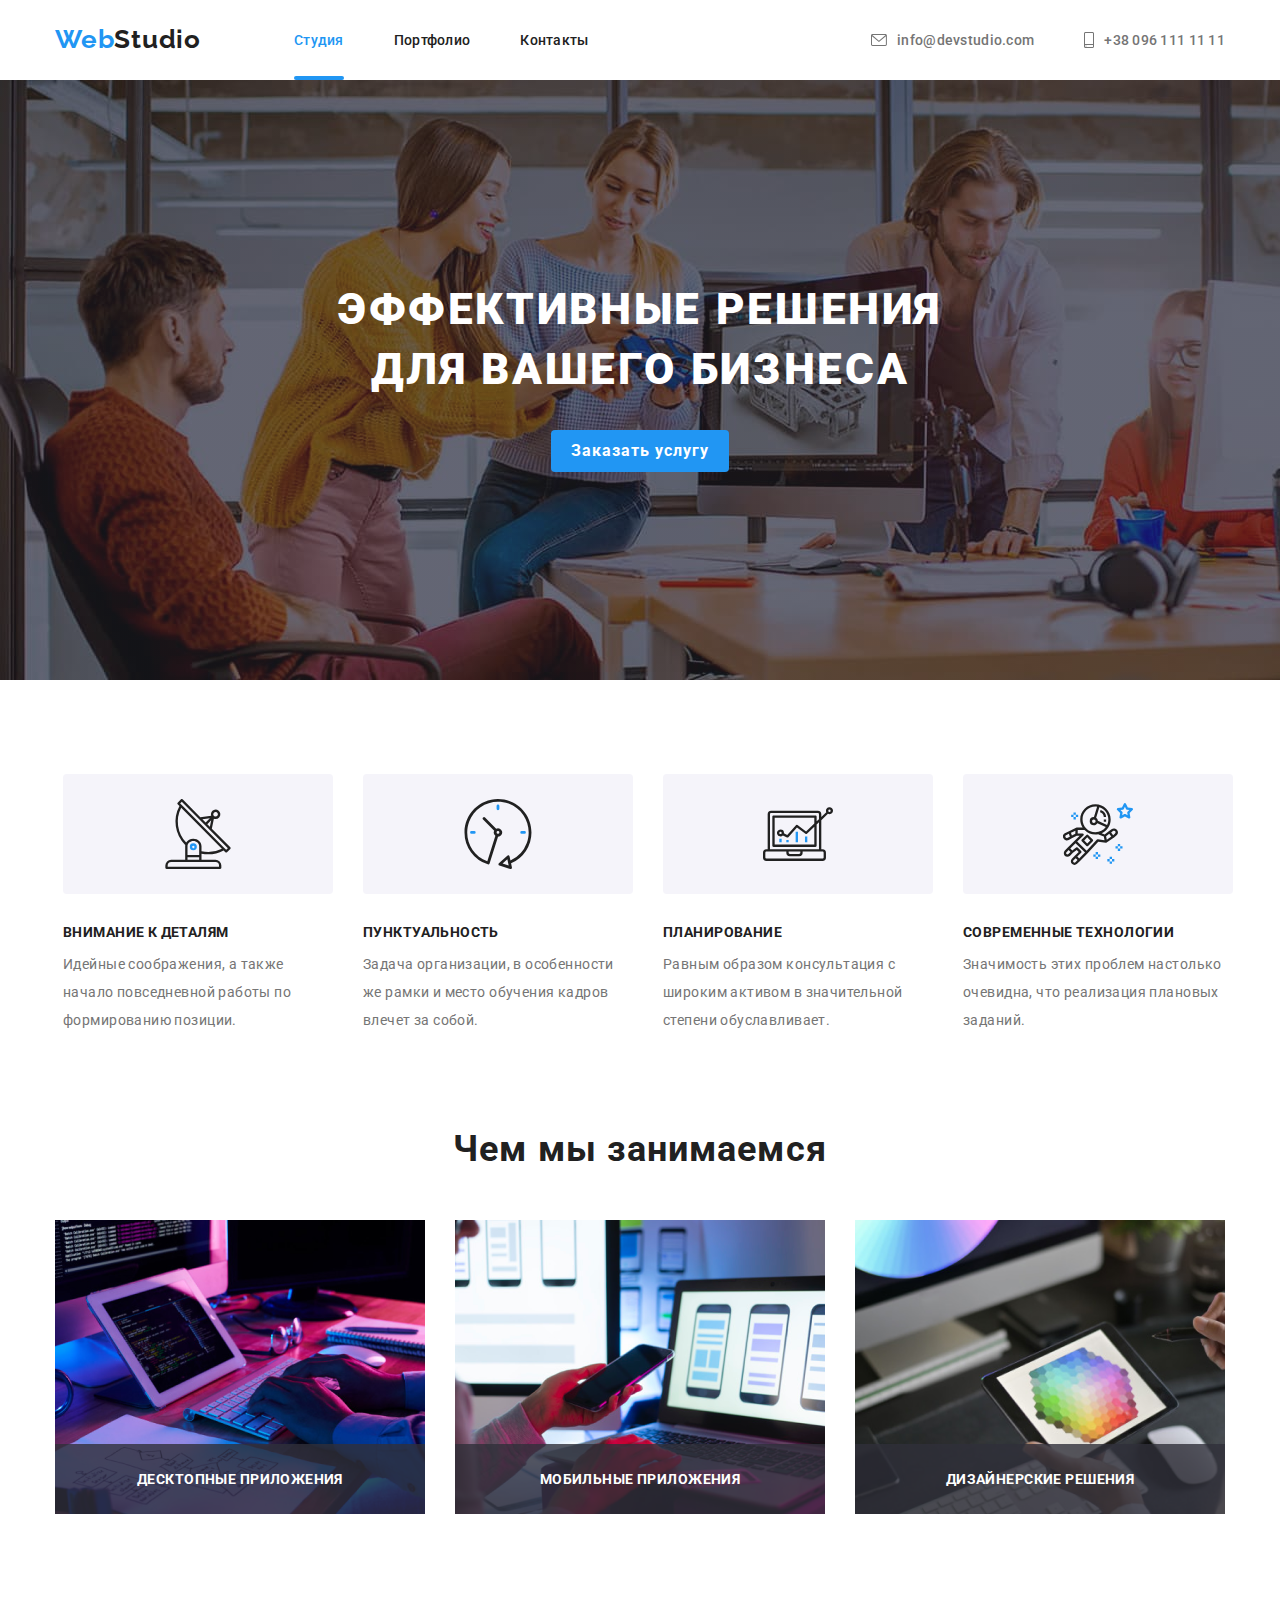
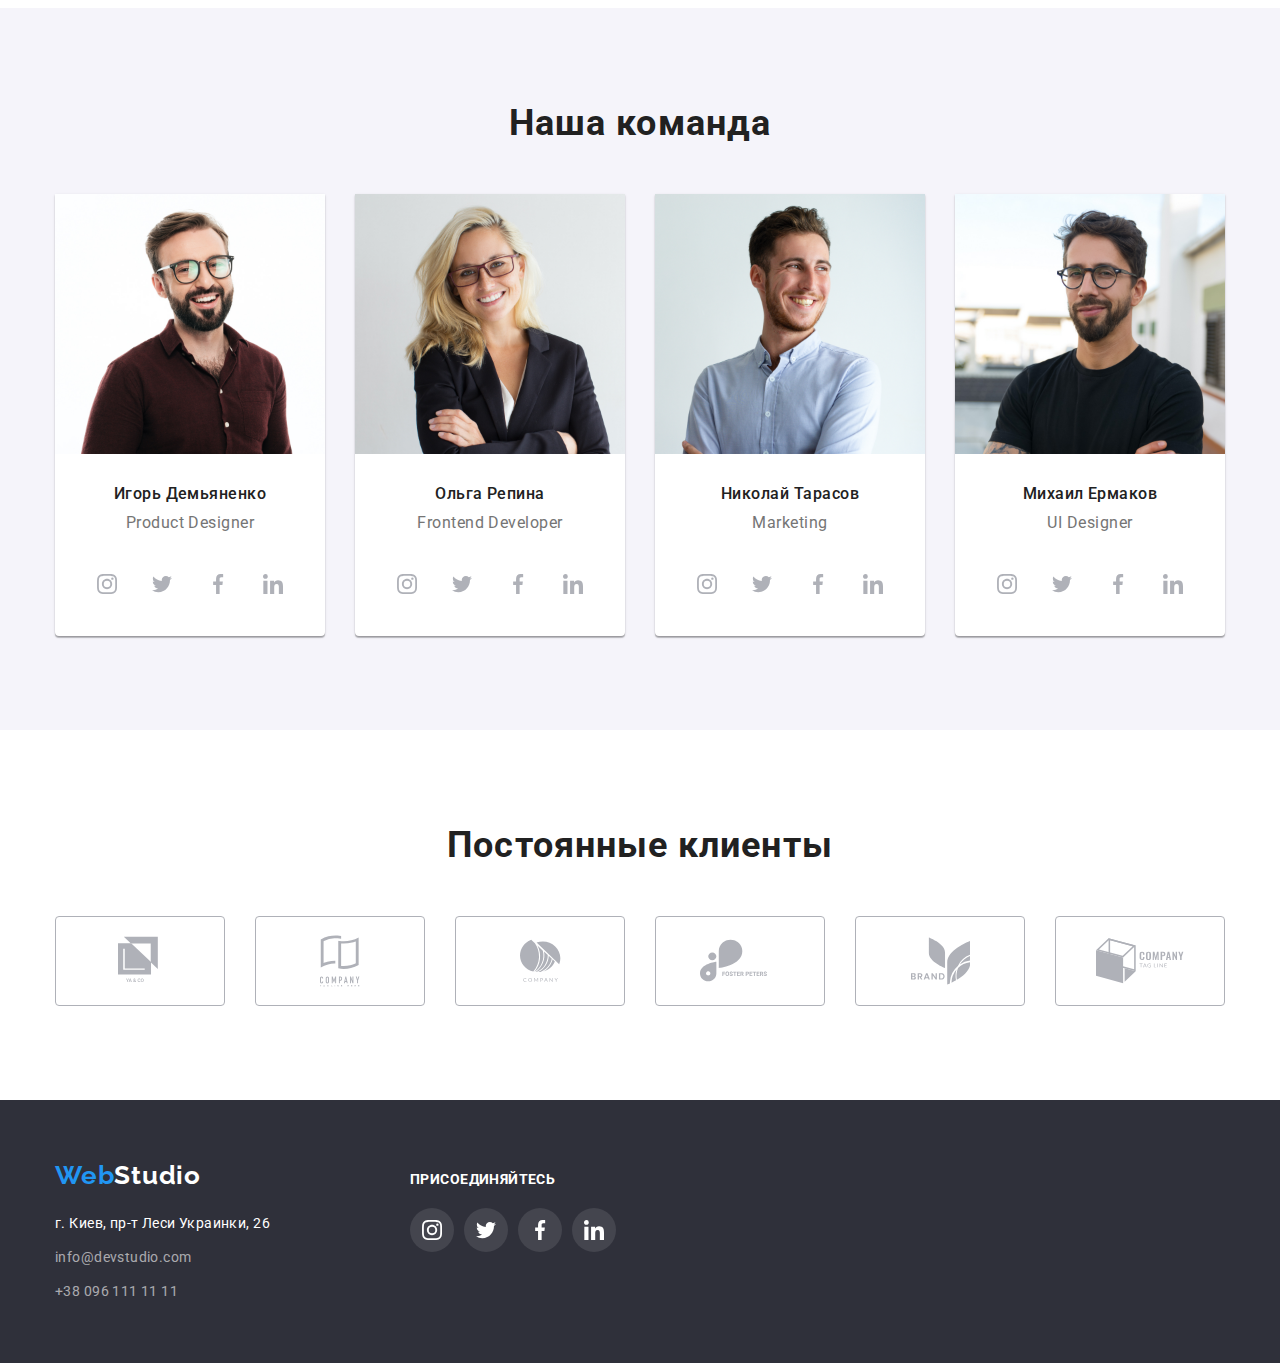
==== index.html @ 996ed385 "клон репозитория" ====
<!DOCTYPE html>
<html lang="ru">
    <head>
        <meta charset="UTF-8">
        <meta name="viewport" content="width=device-width, initial-scale=1.0">
        <title>WebStudio</title>
        <link rel="stylesheet" href="https://cdnjs.cloudflare.com/ajax/libs/modern-normalize/1.0.0/modern-normalize.css">
        <link href="https://fonts.googleapis.com/css2?family=Raleway:wght@700&family=Roboto:wght@400;500;700;900&display=swap" rel="stylesheet">
        <link rel="stylesheet" href="./css/style.css">
    </head>
    <body>
        <header class="header">
            <div class="container">
                <nav class="navigation">
                    <a class="logo link" href="./index.html">Web<span class="studio">Studio</span></a>
                    <ul class="navigation-list list">
                        <li class="navigation-list-item">
                            <a class="navigation-list-link link current" href="./index.html">Студия</a>
                        </li>
                        <li class="navigation-list-item">
                            <a class="navigation-list-link link" href="./portfolio.html">Портфолио</a>
                        </li>
                        <li class="navigation-list-item">
                            <a class="navigation-list-link link" href="">Контакты</a>
                        </li>
                    </ul>
                </nav>
                    <address class="address">
                        <a class="address-mail-link link" href="">
                            <svg class="icon-mail">
                                <use href="./images/sprite.svg#icon-envelope"></use>
                            </svg>
                            info@devstudio.com</a>
                        <a class="address-tel-link link" href="">
                            <svg class="icon-smartfone">
                                <use href="./images/sprite.svg#icon-smartphone"></use>
                            </svg>
                            +38 096 111 11 11</a>
                    </address>
            </div>
        </header>
        <main>
        <section class="hero">
                <h1 class="hero-title">Эффективные решения для вашего бизнеса</h1>
                <button type="button" class="button" data-modal-open>Заказать услугу</button>
        </section>
        <section class="main-features">
            <div class="container">
                <h2 hidden>особенности</h2>
                  <ul class="features list">
                    <li class="features-item icon-antena">
                        <h3 class="features-title">Внимание к деталям</h3>
                        <p class="features-text">Идейные соображения, а также начало повседневной работы по формированию позиции.</p>
                    </li>
                    <li class="features-item icon-clock">
                        <h3 class="features-title">Пунктуальность</h3>
                        <p class="features-text">Задача организации, в особенности же рамки и место обучения кадров влечет за собой.</p>
                    </li>
                    <li class="features-item icon-diagrama">
                        <h3 class="features-title">Планирование</h3>
                        <p class="features-text">Равным образом консультация с широким активом в значительной степени обуславливает.</p>
                    </li>
                    <li class="features-item icon-astronavt">
                        <h3 class="features-title">Современные технологии</h3>
                        <p class="features-text">Значимость этих проблем настолько очевидна, что реализация плановых заданий.</p>
                    </li>
                </ul>
            </div>
        </section>
        <section class="work">
            <div class="container">
                <h2 class="subtitle">Чем мы занимаемся</h2>
                <ul class="work-list list">
                    <li class="foto-works">
                        <div class="works-container">
                            <img src="./images/gallery/box1.png" alt="програмист пишет код" width="370" height="294">
                            <div class="label">
                                <p class="text-label">Десктопные приложения</p>
                            </div>
                        </div>
                    </li>
                    <li class="foto-works">
                        <div class="works-container">
                            <img src="./images/gallery/box2.png" alt="програмист тестирует приложение" width="370" height="294">
                            <div class="label">
                                <p class="text-label">Мобильные приложения</p>
                            </div>
                        </div>
                    </li>
                    <li class="foto-works">
                        <div class="works-container">
                            <img src="./images/gallery/box3.png" alt="програмист тестирует приложение" width="370" height="294">
                            <div class="label">
                                <p class="text-label">Дизайнерские решения</p>
                            </div>
                        </div>
                    </li>
                </ul>
            </div>
        </section>
        <section class="section-workers">
            <div class="container">
                <h2 class="subtitle">Наша команда</h2>
                <ul class="workers-list list">
                    <li class="workers-item">
                        <img src="./images/workers/img.jpg" alt="фото Игорь Демьяненко" width="270" height="260">
                        <div class="workers-container">
                            <h3 class="workers">Игорь Демьяненко</h3>
                            <p class="workers-position" lang="en">Product Designer</p>
                           <ul class="social-list">
                               <li class="social-list-item list">
                                   <a class="social-link" href="">
                                       <svg class="sicial-list-svg">
                                           <use href="./images/sprite.svg#instagram"></use>
                                       </svg>
                                   </a>
                            </li>
                               <li class="social-list-item list">
                                   <a class="social-link" href="">
                                       <svg class="sicial-list-svg">
                                           <use href="./images/sprite.svg#twitter"></use>
                                       </svg>
                                   </a>
                            </li>
                               <li class="social-list-item list">
                                   <a class="social-link" href="">
                                       <svg class="sicial-list-svg">
                                           <use href="./images/sprite.svg#facebook"></use>
                                       </svg>
                                   </a>
                            </li>
                               <li class="social-list-item list">
                                   <a class="social-link" href="">
                                       <svg class="sicial-list-svg">
                                           <use href="./images/sprite.svg#linkedin"></use>
                                       </svg>
                                   </a>
                            </li>
                           </ul>
                        </div>
                    </li>
                    <li class="workers-item">
                        <img src="./images/workers/img-2.jpg" alt="фото Ольга Репина" width="270" height="260">
                        <div class="workers-container">
                            <h3 class="workers">Ольга Репина</h3>
                            <p class="workers-position" lang="en">Frontend Developer</p>
                                <ul class="social-list">
                                    <li class="social-list-item list">
                                        <a class="social-link" href="">
                                            <svg class="sicial-list-svg">
                                                <use href="./images/sprite.svg#instagram"></use>
                                            </svg>
                                        </a>
                                    </li>
                                    <li class="social-list-item list">
                                        <a class="social-link" href="">
                                            <svg class="sicial-list-svg">
                                                <use href="./images/sprite.svg#twitter"></use>
                                            </svg>
                                        </a>
                                    </li>
                                    <li class="social-list-item list">
                                        <a class="social-link" href="">
                                            <svg class="sicial-list-svg">
                                                <use href="./images/sprite.svg#facebook"></use>
                                            </svg>
                                        </a>
                                    </li>
                                    <li class="social-list-item list">
                                        <a class="social-link" href="">
                                            <svg class="sicial-list-svg">
                                                <use href="./images/sprite.svg#linkedin"></use>
                                            </svg>
                                        </a>
                                    </li>
                                </ul>
                        </div>
                    </li>
                    <li class="workers-item">
                        <img src="./images/workers/img-3.jpg" alt="фото Николай Тарасов" width="270" height="260">
                        <div class="workers-container">
                            <h3 class="workers">Николай Тарасов</h3>
                            <p class="workers-position" lang="en">Marketing</p>
                                <ul class="social-list">
                                    <li class="social-list-item list">
                                        <a class="social-link" href="">
                                            <svg class="sicial-list-svg">
                                                <use href="./images/sprite.svg#instagram"></use>
                                            </svg>
                                        </a>
                                    </li>
                                    <li class="social-list-item list">
                                        <a class="social-link" href="">
                                            <svg class="sicial-list-svg">
                                                <use href="./images/sprite.svg#twitter"></use>
                                            </svg>
                                        </a>
                                    </li>
                                    <li class="social-list-item list">
                                        <a class="social-link" href="">
                                            <svg class="sicial-list-svg">
                                                <use href="./images/sprite.svg#facebook"></use>
                                            </svg>
                                        </a>
                                    </li>
                                    <li class="social-list-item list">
                                        <a class="social-link" href="">
                                            <svg class="sicial-list-svg">
                                                <use href="./images/sprite.svg#linkedin"></use>
                                            </svg>
                                        </a>
                                    </li>
                                </ul>
                        </div>
                    </li>
                    <li class="workers-item">
                        <img src="./images/workers/img-5.jpg" alt="фото Михаил Ермаков" width="270" height="260">
                        <div class="workers-container">
                            <h3 class="workers">Михаил Ермаков</h3>
                            <p class="workers-position" lang="en">UI Designer</p>
                                <ul class="social-list">
                                    <li class="social-list-item list">
                                        <a class="social-link" href="">
                                            <svg class="sicial-list-svg">
                                                <use href="./images/sprite.svg#instagram"></use>
                                            </svg>
                                        </a>
                                    </li>
                                    <li class="social-list-item list">
                                        <a class="social-link" href="">
                                            <svg class="sicial-list-svg">
                                                <use href="./images/sprite.svg#twitter"></use>
                                            </svg>
                                        </a>
                                    </li>
                                    <li class="social-list-item list">
                                        <a class="social-link" href="">
                                            <svg class="sicial-list-svg">
                                                <use href="./images/sprite.svg#facebook"></use>
                                            </svg>
                                        </a>
                                    </li>
                                    <li class="social-list-item list">
                                        <a class="social-link" href="">
                                            <svg class="sicial-list-svg">
                                                <use href="./images/sprite.svg#linkedin"></use>
                                            </svg>
                                        </a>
                                    </li>
                                </ul>
                        </div>
                    </li>
                </ul>
            </div>
        </section>
        <section class="clients-section">
            <div class="container">
                <h2 class="subtitle">Постоянные клиенты</h2>
                <ul class="clients list">
                    <li class="clients-item">
                        <a href="" class="clients-link">
                            <svg class="icon-clients" width="44" hight="50">
                                <use href="./images/sprite.svg#icon-logo-1"></use>
                            </svg>
                        </a>
                    </li>
                    <li class="clients-item">
                        <a href="" class="clients-link">
                            <svg class="icon-clients" width="40" hight="52">
                                <use href="./images/sprite.svg#icon-logo-2"></use>
                            </svg>
                        </a>
                    </li>
                    <li class="clients-item">
                        <a href="" class="clients-link">
                            <svg class="icon-clients" width="41" hight="43">
                                <use href="./images/sprite.svg#icon-logo-3"></use>
                            </svg>
                        </a>
                    </li>
                    <li class="clients-item">
                        <a href="" class="clients-link">
                            <svg class="icon-clients" width="80" hight="42">
                                <use href="./images/sprite.svg#icon-logo-4"></use>
                            </svg>
                        </a>
                    </li>
                    <li class="clients-item">
                        <a href="" class="clients-link">
                            <svg class="icon-clients" width="59" hight="47">
                                <use href="./images/sprite.svg#icon-logo-5"></use>
                            </svg>
                        </a>
                    </li>
                    <li class="clients-item">
                        <a href="" class="clients-link">
                            <svg class="icon-clients" width="88" hight="45">
                                <use href="./images/sprite.svg#icon-logo-6"></use>
                            </svg>
                        </a>
                    </li>
                </ul>
            </div>
        </section>
        </main>
        <footer class="footer">
            <div class="footer-container container">
                <div>
                    <a class="logo link" href="./index.html">Web<span class="footer-studio">Studio</span></a>
                    <address class="footer-address">
                        <a class="address-link-maps link" href="https://goo.gl/maps/h8b5BTKVBt66Y6Jb9" target="blank">г. Киев,
                            пр-т Леси Украинки, 26</a>
                        <a class="address-link link" href="">info@devstudio.com</a>
                        <a class="address-link link" href="">+38 096 111 11 11</a>
                    </address>
                </div>
                <div class="footer-social">
                  <b class="fotter-title">присоединяйтесь</b>
                    <ul class="footer-social-list">
                        <li class="footer-social-list-item list">
                            <a class="footer-social-link" href="">
                                <svg class="footer-sicial-list-svg">
                                    <use href="./images/sprite.svg#instagram"></use>
                                </svg>
                            </a>
                        </li>
                        <li class="footer-social-list-item list">
                            <a class="footer-social-link" href="">
                                <svg class="footer-sicial-list-svg">
                                    <use href="./images/sprite.svg#twitter"></use>
                                </svg>
                            </a>
                        </li>
                        <li class="footer-social-list-item list">
                            <a class="footer-social-link" href="">
                                <svg class="footer-sicial-list-svg">
                                    <use href="./images/sprite.svg#facebook"></use>
                                </svg>
                            </a>
                        </li>
                        <li class="footer-social-list-item list">
                            <a class="footer-social-link" href="">
                                <svg class="footer-sicial-list-svg">
                                    <use href="./images/sprite.svg#linkedin"></use>
                                </svg>
                            </a>
                        </li>
                    </ul>
                </div>
            </div>
        </footer>
        <div class="backdrop is-hidden" data-modal>
            <div class="modal">
                <button type="button" class="close-btn" data-modal-close>
                    <svg class="vector">
                    <use href="./images/sprite.svg#vector"></use>
                    </svg>
                </button>
            </div>
        </div>
        <script src="./js/modal.js"></script>
    </body>
</html>
---- css/style.css ----
:root {
    --accent-color: #2196F3;
    --bacic-color: #212121;
    --auxiliary-color: #FFFFFF;
    --subtitle-collor:  #757575; 
    --hero-color: #2F303A;
    --button-color: #F5F4FA;
    --icon-color: #AFB1B8;
}
*,
*::before,
*::after {
    margin: 0;
    padding: 0;
}
body {
    font-family: "Roboto", sans-serif;
    background-color: var(--auxiliary-color);
}
.list {
    list-style: none;
}
.link {
text-decoration: none;
}
img {
    display: block;
}
.container {
    Width: 1200px;
    padding: 0 15px;
   margin: 0 auto;
}
/*=======HEADER========*/
.portheader {
    border-bottom: 1px solid #ececec;
}
.header .container {
    display: flex;
    align-items: center;
}
.navigation {
    display: flex;
    align-items: center;
}
.navigation-list {
    display: flex;
}
.logo {
    margin-right: 93px;
font-family: "Raleway", sans-serif;
font-weight: 700;
font-size: 26px;
line-height: 1.192;
letter-spacing: 0.03em;
color: var(--accent-color);
padding-top: 24px;
padding-bottom: 25px;
}
.studio {
    color: var(--bacic-color);
}
.navigation-list-link,
.address  {
font-weight: 500;
font-size: 14px;
line-height: 1.143;
letter-spacing: 0.02em;
}
.icon-mail {
    width: 16px;
    height: 12px;
    margin-right: 10px;
    fill: var(--subtitle-collor);
}
.navigation-list-link {
    position: relative;
}
.navigation-list-link::after {
    content: "";
    display: block;
    position: absolute;
    left: 0;
    bottom: 0;
    width: 100%;
    height: 4px;
    border-radius: 2px;
    background-color: var(--accent-color);
    opacity: 0;
}
.navigation .navigation-list-link.current::after {
    opacity: 1;
}
.icon-smartfone {
    width: 10px;
    height: 16px;
      margin-right: 10px;
    fill: var(--subtitle-collor);
}
.navigation-list-item:not(:last-child) {
    margin-right: 50px;
}
.header .address {
    display: flex;
margin-left: auto;
}
.address .address-mail-link {
    margin-right: 50px;
}
.navigation .navigation-list-link.current {
    color: var(--accent-color);
}
.navigation-list-link:hover,
.navigation-list-link:focus,
.address-mail-link:hover,
.address-mail-link:focus,
.address-tel-link:hover,
.address-tel-link:focus {
color: var(--accent-color);
}
.address-tel-link:hover .icon-smartfone,
.address-tel-link:focus .icon-smartfone,
.address-mail-link:hover .icon-mail,
.address-mail-link:focus .icon-mail {
    fill: var(--accent-color);
}

.navigation-list-link {
color: var(--bacic-color);
padding: 32px 0;
transition-property: color;
transition-duration: 250ms;
transition-timing-function: cubic-bezier(0.4, 0, 0.2, 1);
}
.address-mail-link,
.address-tel-link {
    display: flex;
    align-items: center;
font-style: normal;
color: var(--subtitle-collor);
padding: 32px 0;
transition-property: color, fill;
transition-duration: 250ms;
transition-timing-function: cubic-bezier(0.4, 0, 0.2, 1);
}
/*=======END HEADER========*/
/*=======HERO========*/
.hero {
    height: 600px;
    text-align: center;
  background-color: var(--hero-color);
  padding: 200px 0;
  background-image: linear-gradient(
      rgba(47, 48, 58, 0.4),
       rgba(47, 48, 58, 0.4)
  ),
   url(../images/hero/bg.jpg);
   background-repeat: no-repeat;
  background-size: cover;
  margin: 0 auto;
  max-width: 1600px;
}
.hero-title{
Width: 696px; 
Height: 120px;
font-weight: 900;
font-size: 44px;
line-height: 1.363;
letter-spacing: 0.06em;
text-transform: uppercase;
color: var(--auxiliary-color);
margin: 0 auto;
}
.button {
font-weight: 700;
font-size: 16px;
line-height: 1.875;
letter-spacing: 0.06em;
background-color: var(--accent-color);
color: var(--auxiliary-color);
border: 0px;
border-radius: 4px;
padding: 6px 20px;
margin-top: 30px;
}

/*=======END HERO========*/
/*=====features====*/
.main-features .container {
    display: flex;
}
.main-features {
    display: flex; 
    padding: 94px 0;
}
.features {
    display: flex;
    justify-content: center;
}
.features-item {
    width: 270px;
}
.features-item::before {
    display: block;
    content: "";
    height: 120px;
  background-size: auto;
    background-repeat: no-repeat;
    background-position: center;
    background-color: var(--button-color);
    border-radius: 4px;
    margin-bottom: 30px;
}
.icon-antena::before {
    background-image: url(../images/svg/antenna.svg);
}
.icon-clock::before {
    background-image: url(../images/svg/clock.svg);
}
.icon-astronavt::before {
    background-image: url(../images/svg/astronaut.svg);
}
.icon-diagrama::before {
    background-image: url(../images/svg/diagram.svg);
}
.features-item:not(:last-child) {
    margin-right: 30px;
}
.features-title {
font-weight: 700;
font-size: 14px;
line-height: 1.143;
letter-spacing: 0.03em;
text-transform: uppercase;
color: var(--bacic-color);
margin-bottom: 10px;
}
.features-text {
font-weight: 400;
font-size: 14px;
line-height: 2;
letter-spacing: 0.03em;
color: var(--subtitle-collor);
}
/*=====END features====*/
/*====work====*/
.work .container {
    align-items: center;
}
.work {
    padding-bottom: 94px;
}
.work-list {
    display: flex;
}
.foto-works:not(:last-child) {
margin-right: 30px;
}
.subtitle {
font-weight: 700;
font-size: 36px;
line-height: 1.167;
letter-spacing: 0.03em;
text-align: center;
color: var(--bacic-color);
margin-bottom: 50px;
}
.works-container {
    position: relative;
}
.label {
    position: absolute;
    left: 0;
    bottom: 0;
    width: 100%;
    height: 70px;
    display: flex;
    align-items: center;
    justify-content: center;
    background-color: rgba(47, 48, 58, 0.8);
}
.text-label {
    font-style: normal;
font-weight: 700;
font-size: 14px;
line-height: 16px;
letter-spacing: 0.03em;
text-transform: uppercase;
color: var(--auxiliary-color);
}
/*====END work====*/
/*====workers====*/
.workers-list {
    display: flex;
}
.workers-item {
    width: 270px;
    box-shadow: 0px 1px 3px rgba(0, 0, 0, 0.12), 0px 1px 1px rgba(0, 0, 0, 0.14), 0px 2px 1px rgba(0, 0, 0, 0.2);
border-radius: 0px 0px 4px 4px;
    background-color: var(--auxiliary-color);
}
.workers-item:not(:last-child) {
    margin-right: 30px;
}
.section-workers {
    padding: 94px 0;
    background-color: var(--button-color);
}
.social-list {
    display: flex;
    justify-content: space-between;
}
.sicial-list-svg {
    width: 20px;
    height: 20px;
    fill: var(--icon-color);
transition-property: fill;
transition-duration: 250ms;
transition-timing-function: cubic-bezier(0.4, 0, 0.2, 1);
}
.social-link {
    display: flex;
    align-items: center;
    justify-content: center;
    width: 44px;
    height: 44px;
    border-radius: 50%;
    background-color: var(--auxiliary-color);
transition-property: background-color;
transition-duration: 250ms;
transition-timing-function: cubic-bezier(0.4, 0, 0.2, 1);
}
.social-link:hover {
    background-color: var(--accent-color);
}
.social-link:hover .sicial-list-svg{
    fill: var(--auxiliary-color);
}
.workers {
font-weight: 500;
font-size: 16px;
line-height: 1.188;
letter-spacing: 0.03em;
text-align: center;
color: var(--bacic-color);
margin-bottom: 10px;
}
.workers-container {
padding: 30px;
}
.workers-position {
font-weight: 400;
font-size: 16px;
line-height: 1.188;
letter-spacing: 0.03em;
text-align: center;
color: var(--subtitle-collor);
margin-bottom: 30px;
}
/*====END workers====*/
/* ====clients=== */
.clients {
    display: flex;
     justify-content: space-between;
}
.clients-section {
  padding: 94px 0;
}
.clients-link {
      display: flex;
    align-items: center;
    justify-content: center;
     width: 170px;
    height: 90px;
    border: 1px solid #AFB1B8;
    border-radius: 4px;
    transition-property: border;
transition-duration: 250ms;
transition-timing-function: cubic-bezier(0.4, 0, 0.2, 1);
}
.icon-clients {
    fill: var(--icon-color);
     transition-property: fill;
transition-duration: 250ms;
transition-timing-function: cubic-bezier(0.4, 0, 0.2, 1);
}
.clients-link:hover {
 border: 1px solid #2196F3;
}
.clients-link:hover .icon-clients,
.clients-link:focus .icon-clients {
    fill: var(--accent-color);
}
.clients-item:not(:last-child) {
    margin-right: 30px;
}
/*====fotter====*/
.footer-container {
    display: inline-flex;
    align-items: baseline;
}
.footer-address {
    display: flex;
    flex-direction: column;
    margin-top: 20px;
    margin-right: 70px;
}
.footer {
    display: flex;
    padding: 60px 0;
    background-color: var(--hero-color);
}
.address-link-maps:hover,
.address-link-maps:focus,
.address-link:hover,
.address-link:focus {
color: var(--accent-color);
}
.address-link-maps {
font-style: normal;
font-weight: 400;
font-size: 14px;
line-height: 24px;
letter-spacing: 0.03em;
color: var(--auxiliary-color);
 transition-property: color;
transition-duration: 250ms;
transition-timing-function: cubic-bezier(0.4, 0, 0.2, 1);
}
.address-link {
font-style: normal;
font-weight: 400;
font-size: 14px;
line-height: 24px;
letter-spacing: 0.03em;
color: rgba(255, 255, 255, 0.6);
margin-top: 10px;
 transition-property: color;
transition-duration: 250ms;
transition-timing-function: cubic-bezier(0.4, 0, 0.2, 1);
}
.footer-studio {
    color: var(--auxiliary-color);
}
.fotter-title {
font-size: 14px;
line-height: 16px;
letter-spacing: 0.03em;
text-transform: uppercase;
color: var(--auxiliary-color);

}
.footer-social-list {
    display: flex;
    margin-top: 20px;
}
.footer-social {
    margin-left: 70px;
}
.footer-social-link {
    display:flex;
    align-items: center;
    justify-content: center;
    width: 44px;
    height: 44px;
    border-radius: 50%;
    background-color: rgba(255, 255, 255, 0.1);
     transition-property: background-color;
transition-duration: 250ms;
transition-timing-function: cubic-bezier(0.4, 0, 0.2, 1);
}
.footer-social-list-item:not(:last-child) {
    margin-right: 10px;
}
.footer-social-link:hover {
    background-color: var(--accent-color);
}
.footer-sicial-list-svg {
    width: 20px;
    height: 20px;
    fill: var(--auxiliary-color);
}
.footer-social-list {
    display: flex;
    justify-content: space-between;
}
/*====END fotter====*/
/*===Portfolio button=======*/
.portfolio {
    padding: 94px 0;
}
.portfolio-list-link {
    display: inline-block;
    transition-property: box-shadow;
transition-duration: 250ms;
transition-timing-function: cubic-bezier(0.4, 0, 0.2, 1);
}
.button-list {
    display: flex;
 justify-content: center;
    margin-bottom: 50px;
}
.button-list-item:not(:last-child) {
    margin-right: 8px;
}
.portfolio-list-link:hover {
    box-shadow: 0px 1px 1px rgba(0, 0, 0, 0.12), 0px 4px 4px rgba(0, 0, 0, 0.06), 1px 4px 6px rgba(0, 0, 0, 0.16);
}
.portfolio-list {
    display: flex;
    flex-wrap: wrap;
}
.portfolio-list-item {
    width: 370px;
    border: 1px solid #EEEEEE;
}
.portfolio-list-item:not(:nth-child(3n+1)) {
    margin-left: 30px;
}
.portfolio-list-item:not(:nth-last-child(-n+3)) {
    margin-bottom: 30px;
}
.foto-container {
    position: relative;
    overflow: hidden;
}
.overlay-container {
    position: absolute;
    left: 0;
    bottom: 0;
    width: 100%;
    height: 100%;
     display: inline-block;
    align-items: center;
    justify-content: center;
    background-color:rgba(33, 150, 243, 0.9);
transform: translateY(100%);
transition-property: transform;
transition-duration: 250ms;
transition-timing-function: cubic-bezier(0.4, 0, 0.2, 1);
}
.portfolio-list-link:hover .overlay-container {
    transform: translateY(0);
}
.overlay-text {
    position: absolute;
     top: 50%;
    left: 50%;
    transform: translate(-50%,-50%); 
    width: 322px;
height: 168px;
}
.text-description {
font-style: normal;
font-weight: 400;
font-size: 18px;
line-height: 28px;
letter-spacing: 0.03em;
color: var(--auxiliary-color);
}
.portfolio-button:hover,
.portfolio-button:focus {
background-color: var(--accent-color);
color: var(--auxiliary-color);
box-shadow: 0px 3px 1px rgba(0, 0, 0, 0.1), 0px 1px 2px rgba(0, 0, 0, 0.08), 0px 2px 2px rgba(0, 0, 0, 0.12);
}
.portfolio-button {
font-weight: 500;
font-size: 16px;
line-height: 1.625;
letter-spacing: 0.03em;
background-color: var(--button-color);
color: var(--bacic-color);
border-radius: 4px;
border: 0px;
padding: 6px 20px;
    transition-property: color, background-color,box-shadow;
transition-duration: 250ms;
transition-timing-function: cubic-bezier(0.4, 0, 0.2, 1);
}
/*========END Portfolio button=======*/
/*======== Portfolio =======*/
.description-container {
    padding: 20px 24px;
}
.progect-name {
font-weight: 700;
font-size: 18px;
line-height: 24px;
letter-spacing: 0.06em;
color: var(--bacic-color);
margin-bottom: 4px;
}
.progect-tupe {
font-weight: 400;
font-size: 16px;
line-height: 1.875;
letter-spacing: 0.03em;
color: var(--subtitle-collor);
}
.backdrop {
    position: fixed;
    top: 0;
    left: 0;
    width: 100%;
    height: 100%; 
    background-color: rgba(0, 0, 0, 0.2);
    transition-duration: 250ms;
transition-timing-function: cubic-bezier(0.4, 0, 0.2, 1);
}
.is-hidden {
    opacity: 0;
    visibility: hidden;
    pointer-events: none;
    transform: scale(0);
}
.modal {
    position: absolute;
    top: 50%;
    left: 50%;
    transform: translate(-50%,-50%) scale(1);

width: 528px;
height: 581px;
background: var(--auxiliary-color);
box-shadow: 0px 1px 3px rgba(0, 0, 0, 0.12), 0px 1px 1px rgba(0, 0, 0, 0.14), 0px 2px 1px rgba(0, 0, 0, 0.2);
border-radius: 4px;
}
.close-btn {
    display:flex;
    align-items: center;
    justify-content: center;
    position: absolute;
    top: 8px;right: 8px;
    width: 30px;
    height: 30px;
    background-color:var(--auxiliary-color);
    border: 1px solid rgba(0, 0, 0, 0.1);
    border-radius: 50%;
    cursor: pointer;
}
.vector {
width: 18px;
height: 18px;
}
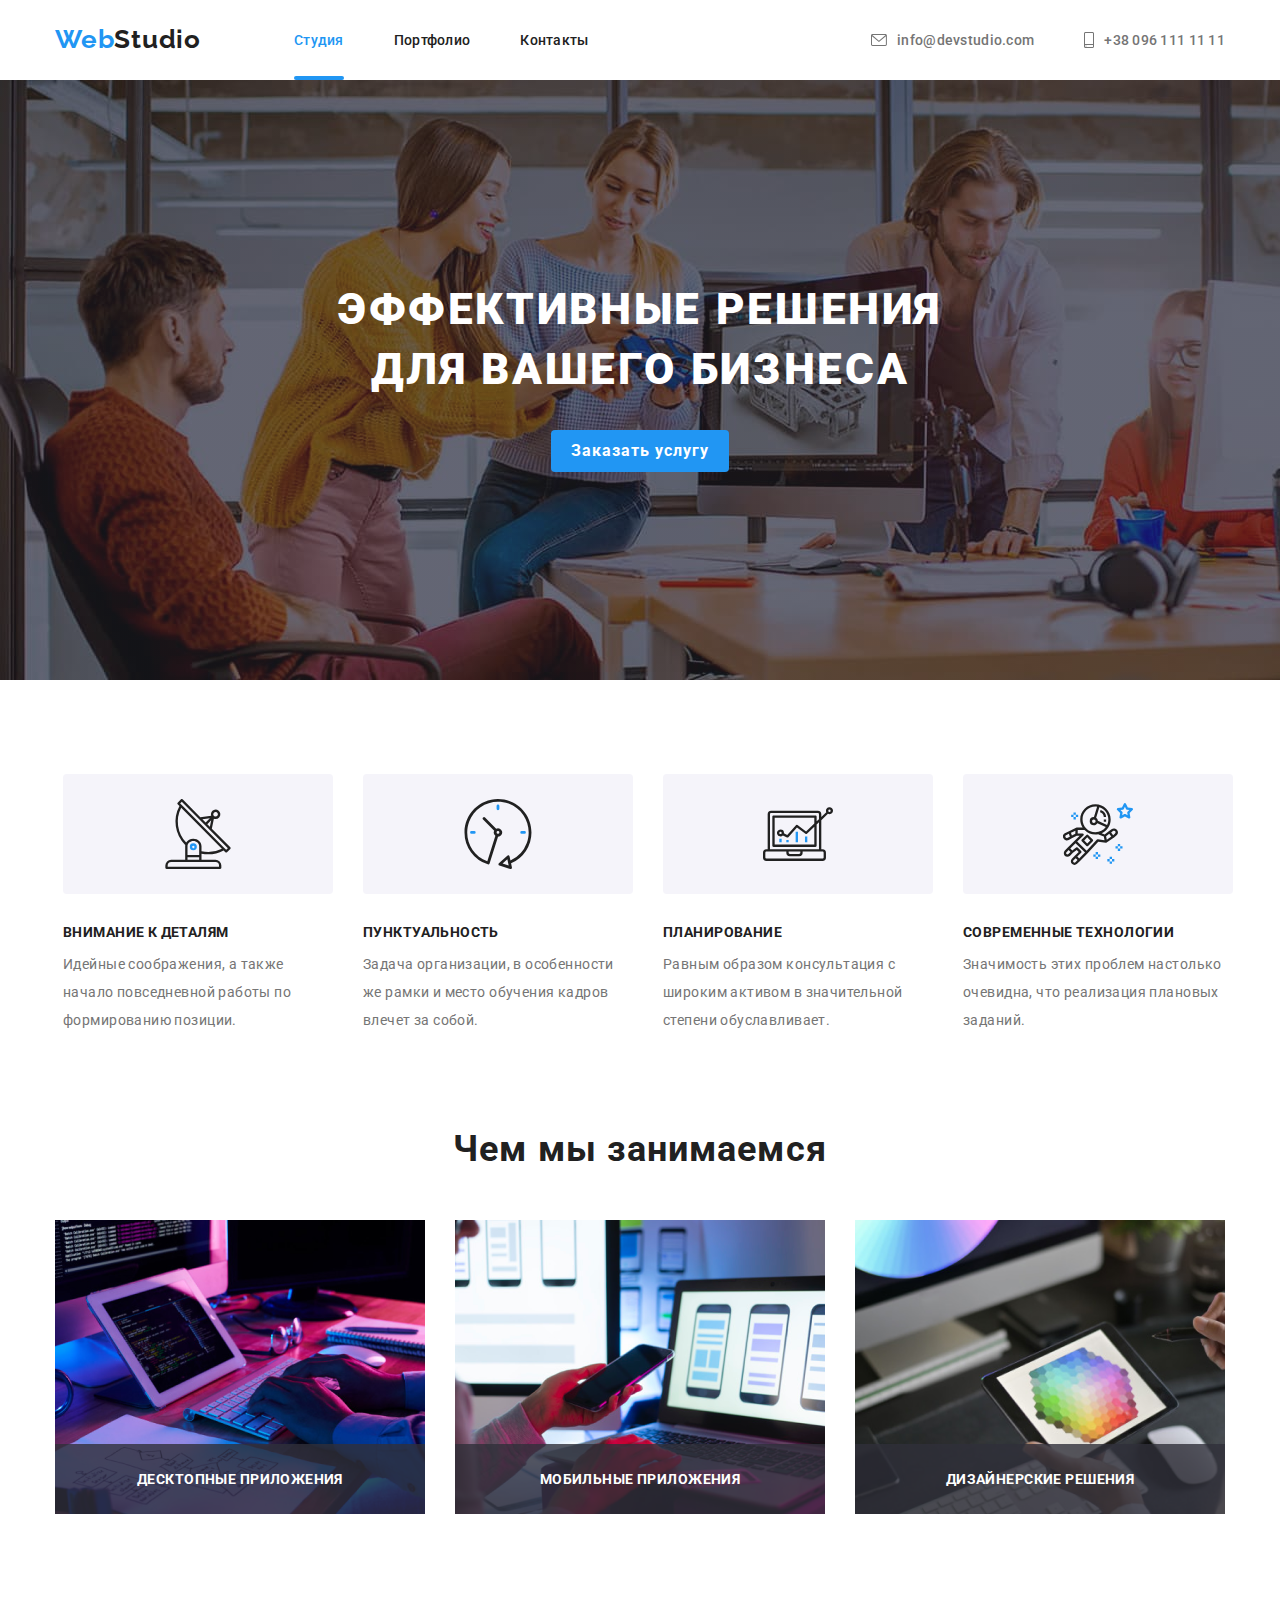
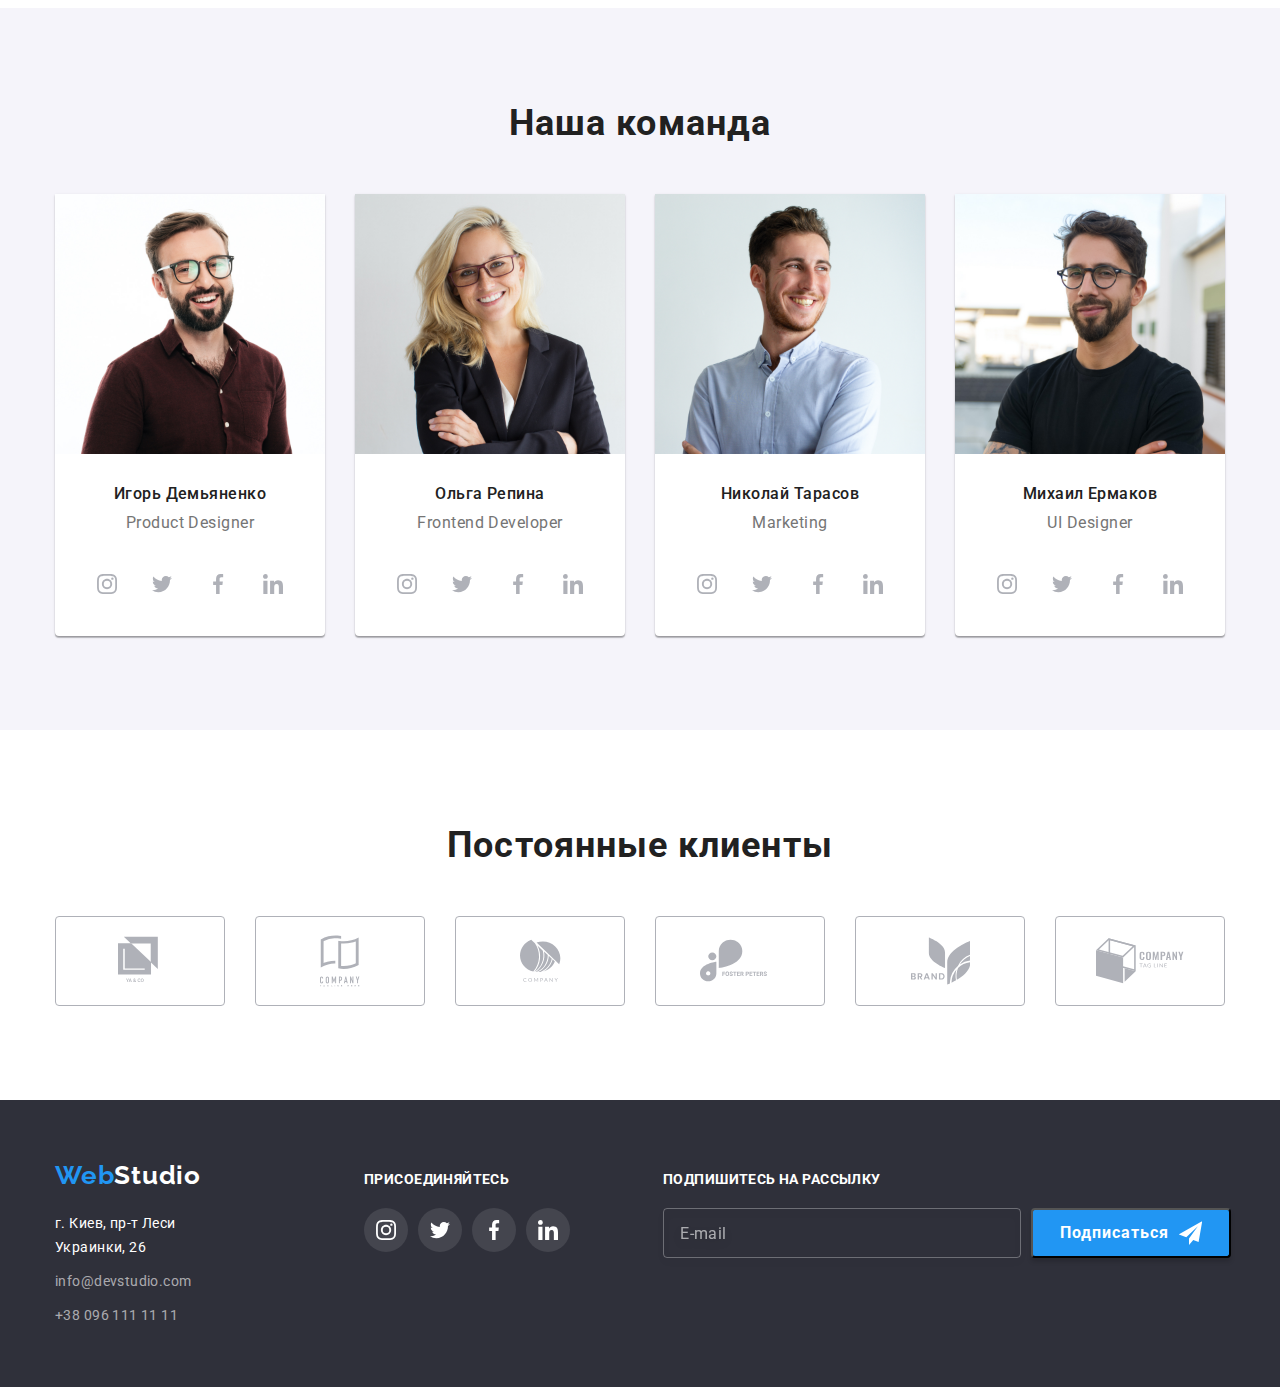
==== commit eeead601: "дз №6" ====
--- a/index.html
+++ b/index.html
@@ -46,7 +46,7 @@
         </section>
         <section class="main-features">
             <div class="container">
-                <h2 hidden>особенности</h2>
+                <h2 class="visually-hidden">особенности</h2>
                   <ul class="features list">
                     <li class="features-item icon-antena">
                         <h3 class="features-title">Внимание к деталям</h3>
@@ -347,6 +347,13 @@
                         </li>
                     </ul>
                 </div>
+                <div class="mailing">
+                    <b class="fotter-title">Подпишитесь на рассылку</b>
+                    <form action="#" class="mailing-form">
+                        <input type="mail" name="user-mail" required placeholder="E-mail" class="mailing-fornm-input">
+                        <button type="submit" class="mailing-btn">Подписаться</button>
+                    </form>
+                </div>
             </div>
         </footer>
         <div class="backdrop is-hidden" data-modal>
@@ -356,6 +363,44 @@
                     <use href="./images/sprite.svg#vector"></use>
                     </svg>
                 </button>
+                <h2 class="modal-title">Оставьте свои данные, мы вам перезвоним</h2>
+                <form action="#" class="modal-form">
+                    <label for="" class="modal-form-field">
+                        Имя
+                        <span class="modal-form-field-wrapper">
+                            <input type="text" name="user-name" required class="modal-fornm-input">
+                            <svg class="modal-form-svg-icon">
+                                <use href="./images/sprite.svg#name"></use>
+                            </svg>
+                        </span>
+                </label>
+                <label for="" class="modal-form-field">
+                    Телефон
+                    <span class="modal-form-field-wrapper">
+                        <input type="tel" name="user-phone" required class="modal-fornm-input">
+                        <svg class="modal-form-svg-icon">
+                            <use href="./images/sprite.svg#phone"></use>
+                        </svg>
+                    </span>
+                </label>
+                <label for="" class="modal-form-field">
+                    Почта
+                    <span class="modal-form-field-wrapper">
+                        <input type="mail" name="user-mail" required class="modal-fornm-input">
+                        <svg class="modal-form-svg-icon">
+                            <use href="./images/sprite.svg#post"></use>
+                        </svg>
+                    </span>
+                </label>
+                <label for="" class="modal-form-field">
+                Комментарий
+                    <textarea name="user-message" id="" cols="30" rows="10" placeholder="Введите текст" class="modal-form-message"></textarea>
+                </label>
+                    <input type="checkbox" name="user-policy" value="accept-policy" id="check-policy" class="modal-form-policy visually-hidden">
+                    <label for="check-policy" class="modal-form-policy-ladel">Соглашаюсь с рассылкой и принимаю&ensp;<a href="" class="modal-polisy">Условия договора</a>
+                    </label>
+                    <button type="submit" class="modal-form-btn">Отправить</button>
+                </form>
             </div>
         </div>
         <script src="./js/modal.js"></script>
--- a/css/style.css
+++ b/css/style.css
@@ -17,6 +17,16 @@
     font-family: "Roboto", sans-serif;
     background-color: var(--auxiliary-color);
 }
+.visually-hidden {
+    position: absolute !important;
+    clip: rect(1px 1px 1px 1px); /* IE6, IE7 */
+    clip: rect(1px, 1px, 1px, 1px);
+    padding: 0 !important;
+    border: 0 !important;
+    height: 1px !important;
+    width: 1px !important;
+    overflow: hidden;
+  }
 .list {
     list-style: none;
 }
@@ -484,6 +494,59 @@
     display: flex;
     justify-content: space-between;
 }
+.mailing {
+    display: block;
+  margin-left: 93px;
+  width: 570px;
+}
+.mailing-form {
+    display: flex;
+    align-items: flex-end;
+    margin-top: 20px;
+}
+.mailing-btn {
+    display: inline-flex;
+    align-items: center;
+width: 200px;
+height: 50px;
+background: var(--accent-color);
+box-shadow: 0px 4px 4px rgba(0, 0, 0, 0.15);
+border-radius: 4px;
+margin-left: 10px;
+font-style: normal;
+font-weight: 700;
+font-size: 16px;
+line-height: 1.87;
+letter-spacing: 0.06em;
+color: var(--auxiliary-color);
+padding: 10px 27px;
+}
+.mailing-btn::after {
+   display: inline-flex;
+   margin-left: 10px;
+    content: "";
+    width: 24px;
+    height: 24px;
+    background-image: url(../images/svg/send.svg);
+    background-position: center;
+}
+.mailing-fornm-input {
+    width: 358px;
+    height: 50px;
+    border: 1px solid rgba(255, 255, 255, 0.3);
+    filter: drop-shadow(0px 4px 4px rgba(0, 0, 0, 0.15));
+    border-radius: 4px;
+    background-color: transparent;
+    padding: 15px 16px;
+}
+.mailing-fornm-input::placeholder {
+    font-style: normal;
+font-weight: 400;
+font-size: 16px;
+line-height: 1.25;
+letter-spacing: 0.03em;
+color: rgba(255, 255, 255, 0.6);
+}
 /*====END fotter====*/
 /*===Portfolio button=======*/
 .portfolio {
@@ -580,6 +643,7 @@
 }
 /*========END Portfolio button=======*/
 /*======== Portfolio =======*/
+/* ========BACKDROP===== */
 .description-container {
     padding: 20px 24px;
 }
@@ -619,12 +683,12 @@
     top: 50%;
     left: 50%;
     transform: translate(-50%,-50%) scale(1);
-
 width: 528px;
 height: 581px;
 background: var(--auxiliary-color);
 box-shadow: 0px 1px 3px rgba(0, 0, 0, 0.12), 0px 1px 1px rgba(0, 0, 0, 0.14), 0px 2px 1px rgba(0, 0, 0, 0.2);
 border-radius: 4px;
+padding: 40px;
 }
 .close-btn {
     display:flex;
@@ -639,7 +703,161 @@
     border-radius: 50%;
     cursor: pointer;
 }
+.vector:hover {
+    fill: var(--accent-color);
+}
 .vector {
-width: 18px;
-height: 18px;
-}
+width: 11px;
+height: 11px;
+}
+/* =======modal-form ==========*/
+.modal-title {
+    height: 23px;
+font-family: Roboto;
+font-style: normal;
+font-weight: 700;
+font-size: 20px;
+line-height: 23px;
+text-align: center;
+letter-spacing: 0.03em;
+color: var(--bacic-color);
+margin-bottom: 12px;
+}
+.modal-form-btn {
+    width: 200px;
+height: 50px;
+background: var(--accent-color);
+box-shadow: 0px 4px 4px rgba(0, 0, 0, 0.15);
+border-radius: 4px;
+transition-property: background-color;
+transition-duration: 250ms;
+transition-timing-function: cubic-bezier(0.4, 0, 0.2, 1);
+}
+.modal-form-btn:hover {
+    background-color: #188CE8;
+}
+.modal-form {
+    display: flex;
+    flex-direction: column;
+    font-style: normal;
+font-weight: 400;
+font-size: 12px;
+line-height: 1.17;
+letter-spacing: 0.01em;
+color: var(--subtitle-collor);
+}
+
+.modal-fornm-input {
+    display: block;
+    width: 100%;
+height: 40px;
+border: 1px solid rgba(33, 33, 33, 0.2);
+border-radius: 4px;
+padding-left: 42px;
+transition-property: outline, border;
+transition-duration: 250ms;
+transition-timing-function: cubic-bezier(0.4, 0, 0.2, 1);
+}
+.modal-form-message {
+    width: 100%;
+height: 120px;
+border: 1px solid rgba(33, 33, 33, 0.2);
+border-radius: 4px;
+resize: none;
+margin-bottom: 10px;
+margin-top: 4px;
+padding: 16px 12px;
+transition-property: outline, border, fill;
+transition-duration: 250ms;
+transition-timing-function: cubic-bezier(0.4, 0, 0.2, 1);
+}
+.modal-form-message::placeholder {
+    font-style: normal;
+font-weight: 400;
+font-size: 12px;
+line-height: 1,17;
+letter-spacing: 0.01em;
+color: rgba(117, 117, 117, 0.5);
+
+}
+.modal-form-field {
+    margin-bottom: 10px;
+}
+.modal-form-field-wrapper {
+    display: block;
+    position: relative;
+    margin-top: 4px;
+}
+.modal-form-svg-icon {
+    position: absolute;
+top: 50%;
+left: 12px;
+transform: translateY(-50%);
+   width: 12px;
+   height: 12px;
+}
+.modal-fornm-input:focus,
+.modal-form-message:focus {
+    outline: none;
+    border: 1px solid #2196F3;
+}
+.modal-fornm-input:focus + .modal-form-svg-icon {
+    fill: var(--accent-color);
+}
+.modal-form-policy-ladel {
+    display: flex;
+    align-items: center;
+    font-weight: normal;
+font-size: 14px;
+line-height: 1.7px;
+letter-spacing: 0.03em;
+margin-bottom: 30px;
+}
+.modal-form-policy-ladel::before {
+    display: inline-block;
+    content: "";
+    width: 16px;
+    height: 15px;
+border: 2px solid #212121;
+margin-right: 8px;
+border-radius: 2px;
+cursor: pointer;
+transition-property: border-color;
+transition-duration: 250ms;
+transition-timing-function: cubic-bezier(0.4, 0, 0.2, 1);
+}
+.modal-form-policy:checked + .modal-form-policy-ladel::before {
+    background-color: var(--accent-color);
+    border: var(--accent-color);
+    background-image: url(../images/svg/Vector.svg);
+    background-repeat: no-repeat;
+    background-size: contain;
+}
+.modal-form-policy:focus + .modal-form-policy-ladel::before,
+.modal-form-policy:hover + .modal-form-policy-ladel::before {
+border-color: var(--accent-color);
+}
+.modal-polisy {
+    color: var(--accent-color);
+}
+.modal-form-btn {
+align-self: center;
+font-weight: 700;
+font-size: 16px;
+line-height: 1.87;
+letter-spacing: 0.06em;
+width: 200px;
+height: 50px;
+color: var(--auxiliary-color);
+background: var(--accent-color);
+box-shadow: 0px 4px 4px rgba(0, 0, 0, 0.15);
+border-radius: 4px;
+padding: 10px 56px;
+border-color: transparent;
+transition-property: background-color;
+transition-duration: 250ms;
+transition-timing-function: cubic-bezier(0.4, 0, 0.2, 1);
+}
+.modal-form-btn:hover {
+    background-color: #188CE8;
+}